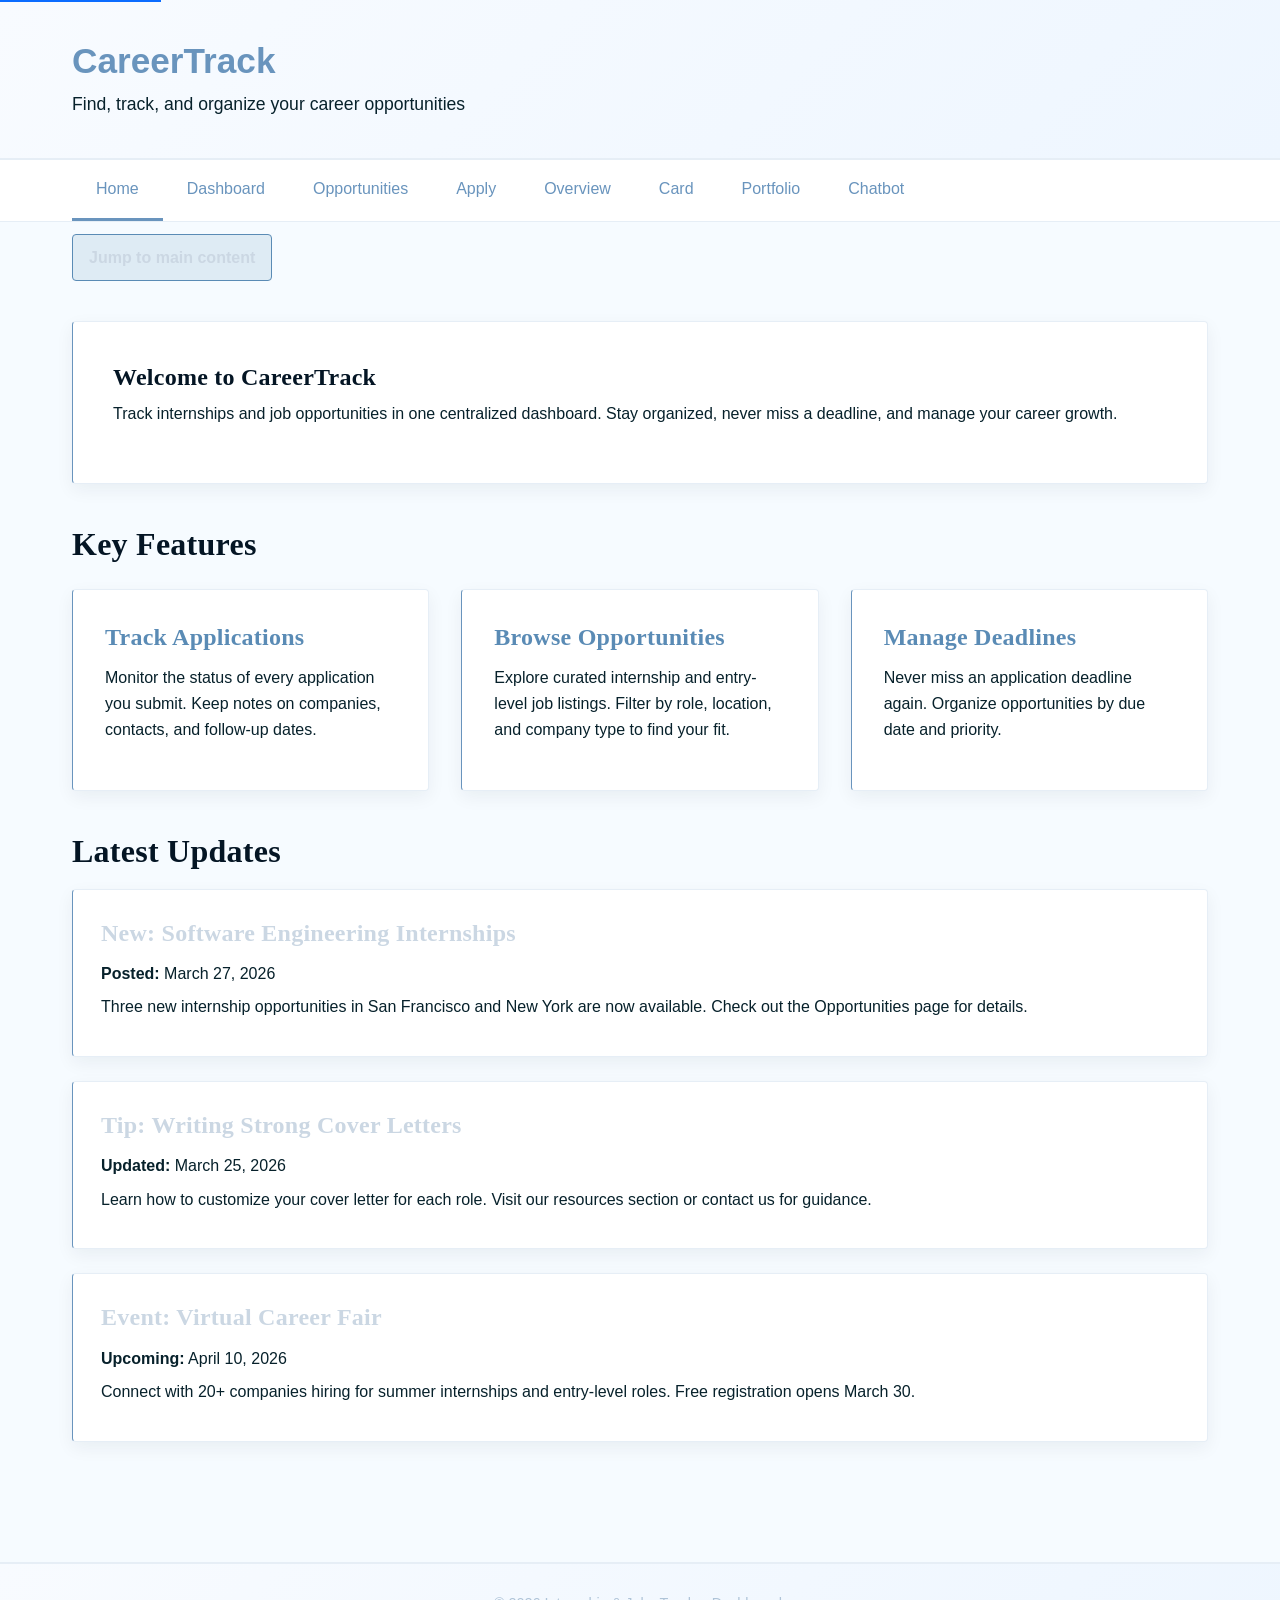
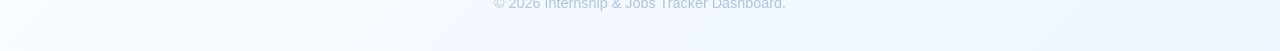
==== index.html @ cef5a026 "Add files via upload" ====
<!doctype html>
<html lang="en">
<head>
    <meta charset="UTF-8">
    <meta name="viewport" content="width=device-width, initial-scale=1.0">
    <title>CareerTrack</title>
    <link rel="stylesheet" href="styles.css">
</head>
<body>
    <a href="#main-content" class="skip-link">Skip to main content</a>
    
    <header>
        <div class="container">
            <p class="site-title">CareerTrack</p>
            <p class="tagline">Find, track, and organize your career opportunities</p>
        </div>
    </header>

    <nav>
        <div class="container">
            <ul class="nav-list">
                <li><a href="index.html" class="active">Home</a></li>
                <li><a href="dashboard.html">Dashboard</a></li>
                <li><a href="jobs.html">Opportunities</a></li>
                <li><a href="contact.html">Apply</a></li>
                <li><a href="overview.html">Overview</a></li>
                <li><a href="card.html">Card</a></li>
                <li><a href="portfolio.html">Portfolio</a></li>
                <li><a href="chatbot.html">Chatbot</a></li>
            </ul>
        </div>
    </nav>

    <div class="main-jump-wrap">
        <div class="container">
            <a href="#main-content" class="main-jump-btn">Jump to main content</a>
        </div>
    </div>

    <main id="main-content">
        <div class="container">
            <section class="hero">
                <h1>Welcome to CareerTrack</h1>
                <p>Track internships and job opportunities in one centralized dashboard. Stay organized, never miss a deadline, and manage your career growth.</p>
            </section>

            <section class="features">
                <h2>Key Features</h2>
                <div class="feature-grid">
                    <article class="feature-card">
                        <h3>Track Applications</h3>
                        <p>Monitor the status of every application you submit. Keep notes on companies, contacts, and follow-up dates.</p>
                    </article>
                    <article class="feature-card">
                        <h3>Browse Opportunities</h3>
                        <p>Explore curated internship and entry-level job listings. Filter by role, location, and company type to find your fit.</p>
                    </article>
                    <article class="feature-card">
                        <h3>Manage Deadlines</h3>
                        <p>Never miss an application deadline again. Organize opportunities by due date and priority.</p>
                    </article>
                </div>
            </section>

            <section class="latest-updates">
                <h2>Latest Updates</h2>
                <div class="updates-list">
                    <article class="update-item">
                        <h3>New: Software Engineering Internships</h3>
                        <p><strong>Posted:</strong> March 27, 2026</p>
                        <p>Three new internship opportunities in San Francisco and New York are now available. Check out the Opportunities page for details.</p>
                    </article>
                    <article class="update-item">
                        <h3>Tip: Writing Strong Cover Letters</h3>
                        <p><strong>Updated:</strong> March 25, 2026</p>
                        <p>Learn how to customize your cover letter for each role. Visit our resources section or contact us for guidance.</p>
                    </article>
                    <article class="update-item">
                        <h3>Event: Virtual Career Fair</h3>
                        <p><strong>Upcoming:</strong> April 10, 2026</p>
                        <p>Connect with 20+ companies hiring for summer internships and entry-level roles. Free registration opens March 30.</p>
                    </article>
                </div>
            </section>
        </div>
    </main>

    <footer>
        <div class="container">
            <p>&copy; 2026 Internship & Jobs Tracker Dashboard.</p>
        </div>
    </footer>
</body>
</html>
---- styles.css ----
* {
    margin: 0;
    padding: 0;
    box-sizing: border-box;
}

html {
    scroll-behavior: smooth;
}

body {
    font-family: 'Segoe UI', Tahoma, Geneva, Verdana, sans-serif;
    font-size: 16px;
    line-height: 1.6;
    color: #4a5f6f;
    background-color: #f5f7fa;
}

h1 {
    --accent: #b8c7d8;
    --accent-strong: #94a8bc;
    color: #2c4563;
    margin-bottom: 0.5rem;
}

h2 {
    font-size: 2rem;
    font-weight: 700;
    color: #34527a;
    margin-top: 2rem;
    margin-bottom: 1rem;
}

h3 {
    font-size: 1.5rem;
    font-weight: 600;
    color: #5a8bb5;
    margin-top: 1.5rem;
    margin-bottom: 0.75rem;
}

h4 {
    font-size: 1.1rem;
    font-weight: 600;
    color: #5a8bb5;
    margin-top: 1rem;
    margin-bottom: 0.5rem;
}

p {
    margin-bottom: 1rem;
    color: #5a6f7f;
}

a {
    color: #5a8bb5;
    text-decoration: none;
    transition: color 0.2s ease;
}

a:hover,
a:focus {
    color: #3d6b98;
    text-decoration: underline;
}

a:focus {
    outline: 2px solid #5a8bb5;
    outline-offset: 2px;
}

.skip-link {
    position: absolute;
    top: -40px;
    left: 0;
    background: #5a8bb5;
    color: white;
    padding: 8px;
    text-decoration: none;
    z-index: 100;
    border-radius: 0;
}

.skip-link:focus {
    top: 0;
}

.main-jump-wrap {
    padding-top: 0.75rem;
}

.main-jump-btn {
    display: inline-block;
    padding: 0.6rem 1rem;
    border: 1px solid #5a8bb5;
    border-radius: 4px;
    background-color: rgba(90, 139, 181, 0.15);
    color: #cbd7e3;
    font-weight: 600;
    text-decoration: none;
}

.main-jump-btn:hover {
    background-color: rgba(90, 139, 181, 0.25);
    text-decoration: none;
}

.main-jump-btn:focus {
    outline: 2px solid #9ecbf0;
    outline-offset: 2px;
}


.container {
    max-width: 1200px;
    margin: 0 auto;
    padding: 0 2rem;
}


header {
    background: linear-gradient(135deg, #e8f0f8 0%, #d4e5f0 100%);
    color: #2c4563;
    padding: 2.5rem 0;
    border-bottom: 2px solid #5a8bb5;
}

header .site-title {
    color: #2c4563;
    font-size: 2.2rem;
    font-weight: 700;
    line-height: 1.2;
    margin-bottom: 0.5rem;
}

.tagline {
    font-size: 1.1rem;
    color: #5a7a8f;
    margin: 0;
}


nav {
    background-color: white;
    border-bottom: 2px solid #e8f0f8;
    position: sticky;
    top: 0;
    z-index: 50;
}

.nav-list {
    list-style: none;
    display: flex;
    flex-wrap: wrap;
    gap: 0;
}

.nav-list a {
    display: block;
    padding: 1rem 1.5rem;
    color: #5a8bb5;
    font-weight: 500;
    transition: background-color 0.15s ease, color 0.15s ease;
    text-decoration: none;
    border-bottom: 3px solid transparent;
}

.nav-list a:hover {
    background-color: #f5f7fa;
    text-decoration: none;
    color: #3d6b98;
}

.nav-list a:focus {
    outline: 2px solid #5a8bb5;
    outline-offset: -4px;
}

.nav-list a.active {
    background-color: transparent;
    border-bottom: 3px solid #5a8bb5;
    color: #2c4563;
    text-decoration: none;
}

main {
    padding: 2.5rem 0;
    min-height: calc(100vh - 300px);
}


.hero {
    background-color: white;
    padding: 2.5rem;
    border-radius: 4px;
    border: 1px solid #d0dce8;
    border-left: 4px solid #5a8bb5;
    margin-bottom: 2.5rem;
    box-shadow: 0 1px 3px rgba(0, 0, 0, 0.05);
}

.hero h2 {
    margin-top: 0;
    color: #34527a;
}


.features {
    margin-bottom: 2.5rem;
}

.feature-grid {
    display: grid;
    grid-template-columns: repeat(auto-fit, minmax(280px, 1fr));
    gap: 2rem;
    margin-top: 1.5rem;
}

.feature-card {
    background-color: white;
    padding: 2rem;
    border-radius: 4px;
    border: 1px solid #d0dce8;
    border-left: 4px solid #5a8bb5;
    transition: box-shadow 0.2s ease, transform 0.2s ease;
    box-shadow: 0 1px 3px rgba(0, 0, 0, 0.05);
}

.feature-card:hover {
    box-shadow: 0 4px 8px rgba(90, 139, 181, 0.15);
    transform: translateY(-2px);
}

.feature-card h3 {
    margin-top: 0;
    color: #5a8bb5;
}


.latest-updates {
    margin-bottom: 2.5rem;
}

.updates-list {
    display: grid;
    gap: 1.5rem;
}

.update-item {
    background-color: white;
    padding: 1.75rem;
    border-radius: 4px;
    border: 1px solid #d0dce8;
    border-left: 4px solid #5a8bb5;
    box-shadow: 0 1px 3px rgba(0, 0, 0, 0.05);
}

.update-item h3 {
    margin-top: 0;
    color: #34527a;
}

.update-item p {
    margin-bottom: 0.5rem;
}


.dashboard-overview {
    margin-bottom: 2.5rem;
}

.stats-grid {
    display: grid;
    grid-template-columns: repeat(auto-fit, minmax(200px, 1fr));
    gap: 1.5rem;
    margin-top: 1.5rem;
}

.stat-card {
    background: linear-gradient(135deg, #e8f0f8 0%, #d4e5f0 100%);
    color: #2c4563;
    padding: 2rem;
    border-radius: 4px;
    text-align: center;
    border: 1px solid #c0d5e8;
    box-shadow: 0 2px 4px rgba(90, 139, 181, 0.1);
}

.stat-number {
    font-size: 2.5rem;
    font-weight: 700;
    color: #5a8bb5;
    margin-bottom: 0.5rem;
}

.stat-label {
    font-size: 0.95rem;
    opacity: 1;
    color: #5a7a8f;
}

.dashboard-content {
    margin-bottom: 2.5rem;
}

.info-boxes {
    display: grid;
    grid-template-columns: repeat(auto-fit, minmax(250px, 1fr));
    gap: 1.5rem;
    margin-top: 1.5rem;
}

.info-box {
    background-color: white;
    padding: 1.75rem;
    border-radius: 4px;
    border: 1px solid #d0dce8;
    border-left: 4px solid #5a8bb5;
    box-shadow: 0 1px 3px rgba(0, 0, 0, 0.05);
}

.info-box h4 {
    margin-top: 0;
    color: #5a8bb5;
}


.tips-list {
    background-color: white;
    padding: 1.75rem;
    border-radius: 4px;
    border: 1px solid #d0dce8;
    border-left: 4px solid #5a8bb5;
    margin-top: 1.5rem;
    box-shadow: 0 1px 3px rgba(0, 0, 0, 0.05);
}

.tips-list li {
    margin-bottom: 1rem;
    color: #5a6f7f;
}


.opportunities-table-section {
    background-color: white;
    padding: 1.75rem;
    border-radius: 4px;
    border: 1px solid #d0dce8;
    box-shadow: 0 1px 3px rgba(0, 0, 0, 0.05);
    overflow-x: auto;
    margin-bottom: 2.5rem;
}

.opportunities-table {
    width: 100%;
    border-collapse: collapse;
    margin-top: 1rem;
}

.opportunities-table caption {
    text-align: left;
    padding: 1rem 0;
    font-weight: 600;
    color: #2c4563;
    font-size: 0.95rem;
}

.opportunities-table thead {
    background-color: #e8f0f8;
    color: #2c4563;
    border-bottom: 2px solid #5a8bb5;
}

.opportunities-table th {
    padding: 1rem;
    text-align: left;
    font-weight: 600;
    color: #2c4563;
    border: none;
}

.opportunities-table td {
    padding: 1rem;
    border-bottom: 1px solid #e0e5ec;
    color: #5a6f7f;
}

.opportunities-table tbody tr:hover {
    background-color: #f5f7fa;
}

.opportunities-table tbody tr:nth-child(even) {
    background-color: white;
}


.status-open {
    display: inline-block;
    background-color: #d4edda;
    color: #5a7a5f;
    padding: 0.3rem 0.7rem;
    border-radius: 0;
    font-size: 0.85rem;
    font-weight: 500;
}

.status-closing {
    display: inline-block;
    background-color: #fff3cd;
    color: #856404;
    padding: 0.3rem 0.7rem;
    border-radius: 0;
    font-size: 0.85rem;
    font-weight: 500;
}


.tips-container {
    display: grid;
    grid-template-columns: repeat(auto-fit, minmax(250px, 1fr));
    gap: 1.5rem;
    margin-top: 1.5rem;
}

.tip {
    background-color: white;
    padding: 1.5rem;
    border-radius: 4px;
    border: 1px solid #d0dce8;
    border-left: 4px solid #5a8bb5;
    box-shadow: 0 1px 3px rgba(0, 0, 0, 0.05);
}

.tip h4 {
    margin-top: 0;
    color: #5a8bb5;
}

.form-section {
    background-color: white;
    padding: 1.75rem;
    border-radius: 4px;
    border: 1px solid #d0dce8;
    box-shadow: 0 1px 3px rgba(0, 0, 0, 0.05);
    margin-bottom: 2.5rem;
}

.application-form {
    max-width: 600px;
}

fieldset {
    border: 1px solid #d0dce8;
    padding: 1.5rem;
    margin-bottom: 1.5rem;
    border-radius: 4px;
    background-color: #f5f7fa;
}

legend {
    font-size: 1.1rem;
    font-weight: 600;
    color: #2c4563;
    padding: 0 0.5rem;
}

.form-group {
    margin-bottom: 1.5rem;
}

label {
    display: block;
    margin-bottom: 0.5rem;
    font-weight: 500;
    color: #34527a;
}

.required {
    color: #c85a52;
    font-weight: 600;
}

input[type="text"],
input[type="email"],
input[type="tel"],
select,
textarea {
    width: 100%;
    padding: 0.75rem;
    border: 1px solid #d0dce8;
    border-radius: 2px;
    font-size: 1rem;
    font-family: inherit;
    transition: border-color 0.15s ease, box-shadow 0.15s ease;
    background-color: white;
    color: #5a6f7f;
}

input[type="text"]:focus,
input[type="email"]:focus,
input[type="tel"]:focus,
select:focus,
textarea:focus {
    outline: none;
    border-color: #5a8bb5;
    box-shadow: 0 0 0 3px rgba(90, 139, 181, 0.1);
}

textarea {
    resize: vertical;
    min-height: 120px;
}

.checkbox-group {
    display: flex;
    align-items: center;
}

.checkbox-group label {
    display: flex;
    align-items: center;
    margin-bottom: 0;
    font-weight: normal;
    margin-right: 1.5rem;
    color: #5a6f7f;
}

input[type="checkbox"] {
    margin-right: 0.5rem;
    width: 18px;
    height: 18px;
    cursor: pointer;
}

.form-actions {
    display: flex;
    gap: 1rem;
    margin-top: 2rem;
}

.btn {
    padding: 0.75rem 2rem;
    border: none;
    border-radius: 2px;
    font-size: 1rem;
    font-weight: 600;
    cursor: pointer;
    transition: background-color 0.15s ease, box-shadow 0.15s ease;
}

.btn:focus {
    outline: 2px solid #5a8bb5;
    outline-offset: 2px;
}

.btn:active {
    transform: none;
}

.btn-primary {
    background-color: #5a8bb5;
    color: white;
    box-shadow: 0 2px 4px rgba(90, 139, 181, 0.2);
}

.btn-primary:hover {
    background-color: #4a7ba5;
}

.btn-secondary {
    background-color: #e0e8f0;
    color: #34527a;
    box-shadow: 0 1px 2px rgba(0, 0, 0, 0.05);
}

.btn-secondary:hover {
    background-color: #d0dce8;
}

.form-note {
    font-size: 0.9rem;
    color: #8a9fab;
    margin-top: 1.5rem;
    padding-top: 1rem;
    border-top: 1px solid #d0dce8;
}

.contact-info {
    margin-bottom: 2.5rem;
}

.contact-methods {
    display: grid;
    grid-template-columns: repeat(auto-fit, minmax(250px, 1fr));
    gap: 1.5rem;
    margin-top: 1.5rem;
}

.contact-method {
    background-color: white;
    padding: 1.5rem;
    border-radius: 4px;
    border: 1px solid #d0dce8;
    box-shadow: 0 1px 3px rgba(0, 0, 0, 0.05);
}

.contact-method h4 {
    margin-top: 0;
    color: #5a8bb5;
}

.contact-method p {
    margin-bottom: 0;
    color: #5a6f7f;
}


footer {
    background: linear-gradient(135deg, #e8f0f8 0%, #d4e5f0 100%);
    color: #2c4563;
    text-align: center;
    padding: 1.75rem 0;
    margin-top: 2.5rem;
    border-top: 2px solid #5a8bb5;
}

footer p {
    margin-bottom: 0.5rem;
    color: #34527a;
}

footer p:last-child {
    font-size: 0.9rem;
    color: #5a7a8f;
}

body {
    color: #d8e1ea;
    background-color: #0f1720;
}

h1,
h2 {
    color: #e8f0f8;
}

h3,
h4 {
    color: #8fc2ec;
}

p,
label,
.stat-label,
.form-note,
.contact-method p,
.tips-list li,
.opportunities-table td,
.tagline {
    color: #b7c7d8;
}

a {
    color: #9ecbf0;
}

a:hover,
a:focus {
    color: #c2dff8;
}

a:focus,
.btn:focus,
.nav-list a:focus {
    outline-color: #9ecbf0;
}

.skip-link {
    background: #4a7ba5;
    color: #ffffff;
}

header {
    background: linear-gradient(135deg, #182633 0%, #1d3245 100%);
    color: #e8f0f8;
    border-bottom: 2px solid #4a7ba5;
}

header .site-title {
    color: #e8f0f8;
}

nav {
    background-color: #13202d;
    border-bottom: 1px solid #24394c;
}

.nav-list a {
    color: #9ecbf0;
}

.nav-list a:hover {
    background-color: #1a2b3b;
    color: #d5ebff;
}

.nav-list a.active {
    border-bottom-color: #8fc2ec;
    color: #e8f0f8;
}

.hero,
.feature-card,
.update-item,
.info-box,
.tips-list,
.opportunities-table-section,
.tip,
.form-section,
.contact-method {
    background-color: #162330;
    border-color: #24394c;
    box-shadow: 0 2px 10px rgba(0, 0, 0, 0.25);
}

.hero,
.feature-card,
.update-item,
.info-box,
.tips-list,
.tip {
    border-left-color: #4a7ba5;
}

.hero h2,
.update-item h3,
.opportunities-table caption,
legend {
    color: #e8f0f8;
}

.stat-card {
    background: linear-gradient(135deg, #1f3144 0%, #28445f 100%);
    color: #e8f0f8;
    border-color: #355573;
}

.stat-number {
    color: #9ecbf0;
}

.opportunities-table thead {
    background-color: #1e3346;
    border-bottom-color: #4a7ba5;
}

.opportunities-table th {
    color: #e8f0f8;
}

.opportunities-table td {
    border-bottom-color: #223648;
}

.opportunities-table tbody tr:hover {
    background-color: #1a2c3b;
}

.opportunities-table tbody tr:nth-child(even) {
    background-color: #142331;
}

.status-open {
    background-color: #1f6d44;
    color: #eafff2;
}

.status-closing {
    background-color: #8c6b1f;
    color: #fff6d8;
}

fieldset {
    border-color: #2a4257;
    background-color: #13202d;
}

input[type="text"],
input[type="email"],
input[type="tel"],
select,
textarea {
    background-color: #0f1b26;
    color: #d8e1ea;
    border-color: #2a4257;
}

input[type="text"]:focus,
input[type="email"]:focus,
input[type="tel"]:focus,
select:focus,
textarea:focus {
    border-color: #8fc2ec;
    box-shadow: 0 0 0 3px rgba(143, 194, 236, 0.18);
}

.required {
    color: #ff8b82;
}

.btn-primary {
    background-color: #4a7ba5;
    color: #f5fbff;
}

.btn-primary:hover {
    background-color: #5a8bb5;
}

.btn-secondary {
    background-color: #2a4257;
    color: #dce8f3;
}

.btn-secondary:hover {
    background-color: #355573;
}

.form-note {
    border-top-color: #2a4257;
}

footer {
    background: linear-gradient(135deg, #182633 0%, #1d3245 100%);
    color: #dbe7f2;
    border-top: 2px solid #4a7ba5;
}

footer p,
footer p:last-child {
    color: #c3d6e7;
}

@media (max-width: 768px) {
    h1 {
        font-size: 1.8rem;
    }

    h2 {
        font-size: 1.5rem;
    }

    h3 {
        font-size: 1.2rem;
    }

    .container {
        padding: 0 1rem;
    }

    .nav-list {
        gap: 0;
    }

    .nav-list a {
        padding: 0.75rem 1rem;
        font-size: 0.95rem;
    }

    main {
        padding: 1.5rem 0;
    }

    .hero,
    .feature-grid,
    .stats-grid,
    .info-boxes,
    .tips-container,
    .contact-methods {
        margin-bottom: 1.5rem;
    }

    .feature-grid,
    .stats-grid,
    .info-boxes,
    .tips-container,
    .contact-methods {
        grid-template-columns: 1fr;
    }

    .form-actions {
        flex-direction: column;
    }

    .btn {
        width: 100%;
    }

    .opportunities-table-section {
        padding: 1rem;
    }

    .opportunities-table {
        font-size: 0.9rem;
    }

    .opportunities-table th,
    .opportunities-table td {
        padding: 0.75rem;
    }

    .main-jump-btn {
        width: 100%;
        text-align: center;
    }
}

@media (max-width: 480px) {
    h1 {
        font-size: 1.5rem;
    }

    h2 {
        font-size: 1.25rem;
        margin-top: 1.5rem;
    }

    body {
        font-size: 15px;
    }

    header {
        padding: 1.5rem 0;
    }

    main {
        padding: 1rem 0;
    }

    fieldset {
        padding: 1rem;
        margin-bottom: 1rem;
    }

    .stat-number {
        font-size: 2rem;
    }
}

:root {
    --bg-0: #0b1118;
    --bg-1: #111a24;
    --bg-2: #162230;
    --line: #2b3f53;
    --line-soft: #233444;
    --text-strong: #edf3fa;
    --text: #c6d4e2;
    --text-soft: #9fb2c4;
    --accent: #9dc7ee;
    --accent-strong: #77addf;
}

body {
    font-family: "Trebuchet MS", "Gill Sans", "Segoe UI", sans-serif;
    font-size: 16px;
    line-height: 1.6;
    color: var(--text);
    background:
        radial-gradient(1200px 500px at 15% -10%, #1c2b3a 0%, transparent 60%),
        radial-gradient(1000px 450px at 85% -15%, #17293a 0%, transparent 58%),
        var(--bg-0);
}

h1,
h2,
h3,
h4,
legend {
    font-family: "Palatino Linotype", "Book Antiqua", Palatino, serif;
    letter-spacing: 0.25px;
    line-height: 1.3;
}

h1,
h2 {
    color: var(--text-strong);
}

h3,
h4,
.nav-list a.active,
.hero h2,
.update-item h3,
.opportunities-table caption {
    color: var(--accent);
}

p,
label,
.stat-label,
.form-note,
.contact-method p,
.tips-list li,
.opportunities-table td,
.tagline {
    color: #a8bccf;
}

header,
footer {
    background: linear-gradient(135deg, #121c27 0%, #172533 100%);
    border-color: var(--line);
}

nav {
    background-color: rgba(18, 29, 40, 0.92);
    border-bottom: 1px solid var(--line);
    backdrop-filter: blur(6px);
}

.nav-list a {
    color: #b8d5ee;
    border-bottom-color: transparent;
}

.nav-list a:hover {
    background-color: rgba(119, 173, 223, 0.09);
    color: #d8ebfb;
}

.nav-list a.active {
    border-bottom-color: var(--accent-strong);
}

.hero,
.feature-card,
.update-item,
.info-box,
.tips-list,
.opportunities-table-section,
.tip,
.form-section,
.contact-method,
.stat-card,
fieldset {
    background: linear-gradient(180deg, rgba(27, 40, 54, 0.95) 0%, rgba(22, 34, 47, 0.95) 100%);
    border: 1px solid var(--line-soft);
    box-shadow: 0 10px 24px rgba(4, 9, 14, 0.26);
}

.hero,
.feature-card,
.update-item,
.info-box,
.tips-list,
.tip {
    border-left: 3px solid var(--accent-strong);
}

.feature-card:hover {
    box-shadow: 0 14px 28px rgba(7, 14, 21, 0.32);
}

.opportunities-table thead {
    background-color: #1a2a3a;
    border-bottom-color: var(--accent-strong);
}

.opportunities-table th {
    color: #dbe9f6;
}

.opportunities-table td {
    border-bottom-color: #273a4d;
}

.opportunities-table tbody tr:hover {
    background-color: #1a2b3a;
}

.opportunities-table tbody tr:nth-child(even) {
    background-color: #142230;
}

input[type="text"],
input[type="email"],
input[type="tel"],
select,
textarea {
    background-color: #0f1a25;
    color: #deebf8;
    border: 1px solid #35506a;
}

input[type="text"]:focus,
input[type="email"]:focus,
input[type="tel"]:focus,
select:focus,
textarea:focus {
    border-color: var(--accent);
    box-shadow: 0 0 0 3px rgba(157, 199, 238, 0.22);
}

.btn-primary {
    background: linear-gradient(180deg, #78afdf 0%, #5f98cb 100%);
    color: #f6fbff;
}

.btn-primary:hover {
    background: linear-gradient(180deg, #89bae6 0%, #699fd0 100%);
}

.btn-secondary {
    background: #2a3e53;
    color: #d4e3f2;
}

.btn-secondary:hover {
    background: #334b63;
}

footer p,
footer p:last-child {
    color: #afc4d8;
}

header,
footer {
    background: linear-gradient(135deg, #111b26 0%, #162535 100%);
}

.hero,
.feature-card,
.update-item,
.info-box,
.tips-list,
.tip {
    border-left-color: #6ea7da;
}

.opportunities-table thead {
    border-bottom-color: #6ea7da;
}

.status-open {
    background-color: #1f5f4d;
    color: #e7fff6;
}

.status-closing {
    background-color: #3b4f68;
    color: #e8f1fb;
}

.btn-primary {
    background: linear-gradient(180deg, #77addf 0%, #5e95c7 100%);
}

.btn-primary:hover {
    background: linear-gradient(180deg, #86bae8 0%, #6aa1d1 100%);
}


body {
    background:
        radial-gradient(1100px 460px at 18% -10%, #1a2531 0%, transparent 62%),
        radial-gradient(900px 420px at 82% -12%, #182432 0%, transparent 60%),
        #0c131b;
}

.nav-list a {
    color: #c3cfdb;
}

.nav-list a:hover {
    background-color: rgba(148, 168, 188, 0.12);
    color: #e1e9f1;
}

.nav-list a.active,
h3,
h4,
.hero h2,
.update-item h3,
.opportunities-table caption {
    color: #cbd7e3;
}

.hero,
.feature-card,
.update-item,
.info-box,
.tips-list,
.tip {
    border-left-color: #748ca4;
}

.opportunities-table thead {
    border-bottom-color: #748ca4;
}


.opportunities-table thead {
    background-color: #a6bedc;
}

.opportunities-table tbody tr:nth-child(odd) {
    background-color: #ffffff;
}

.opportunities-table tbody tr:nth-child(even) {
    background-color: #fbfdff;
}

.opportunities-table tbody tr:hover {
    background-color: #eef6ff;
}

.opportunities-table td {
    color: var(--text);
    border-bottom-color: #e6eef6;
}


.btn-primary {
    background: linear-gradient(180deg, #5f7387 0%, #4e6072 100%);
    border-color: rgba(226, 235, 244, 0.18);
}

.btn-primary:hover {
    background: linear-gradient(180deg, #6a8096 0%, #576b80 100%);
    box-shadow: 0 0 0 1px rgba(212, 223, 234, 0.22), 0 8px 20px rgba(9, 19, 29, 0.35);
}

.btn-secondary {
    background: #2f3c4a;
    border-color: #4b6176;
    color: #d7e1ec;
}

.btn-secondary:hover {
    background: #3a4959;
}

.status-open {
    background-color: #1f6d44;
    color: #eafff2;
}

.status-closing {
    background-color: #8c6b1f;
    color: #fff6d8;
}

.opportunities-table caption {
    caption-side: top;
    text-align: left;
    padding: 0 0 0.65rem;
    font-family: "Trebuchet MS", "Gill Sans", "Segoe UI", sans-serif;
    font-size: 1.12rem;
    font-weight: 600;
    line-height: 1.35;
    letter-spacing: 0;
    color: #b2c0d0;
}

.opportunities-table {
    margin-top: 0;
}

.form-section {
    max-width: 760px;
    margin-left: auto;
    margin-right: auto;
}

.application-form {
    max-width: 100%;
    margin-left: auto;
    margin-right: auto;
}

input[type="text"]:focus,
input[type="email"]:focus,
input[type="tel"]:focus,
select:focus,
textarea:focus {
    border-color: #9db0c4;
    box-shadow: 0 0 0 3px rgba(157, 176, 196, 0.2);
}

:root {
    --bg-0: #ffffff;
    --bg-1: #f6fbff;
    --bg-2: #f0f6fb;
    --line: #e6eef6;
    --line-soft: #f0f6fb;
    --text-strong: #0f2430;
    --text: #223241;
    --text-soft: #456f91;
    --accent: #0b6cff;
    --accent-strong: #0758c9;
}

body {
    background: var(--bg-1);
    color: var(--text);
    background-image: none !important;
}

header, footer {
    background: linear-gradient(135deg, #f8fbff 0%, #eef6ff 100%);
    color: var(--text-strong);
    border-color: var(--line);
}

nav {
    background-color: #ffffff;
    border-bottom-color: var(--line);
    color: var(--text);
    backdrop-filter: none;
}

.nav-list a {
    color: var(--accent);
}

.nav-list a:hover {
    background-color: #d3e5f8;
    color: var(--accent-strong);
}

.nav-list a.active {
    border-bottom-color: var(--accent);
    color: var(--text-strong);
}

.hero,
.feature-card,
.update-item,
.info-box,
.tips-list,
.opportunities-table-section,
.tip,
.form-section,
.contact-method,
.stat-card,
fieldset {
    background: #ffffff;
    border: 1px solid var(--line);
    box-shadow: 0 6px 18px rgba(16,30,45,0.06);
}

.hero,
.feature-card,
.update-item,
.info-box,
.tips-list,
.tip {
    border-left-color: var(--accent);
}

a {
    color: var(--accent);
}

a:hover,
a:focus {
    color: var(--accent-strong);
}

.btn-primary {
    background: linear-gradient(180deg, var(--accent) 0%, var(--accent-strong) 100%);
    color: #ffffff;
    box-shadow: 0 6px 18px rgba(11,108,255,0.12);
}

.btn-secondary {
    background: #f0f6fb;
    color: var(--text-strong);
}

input[type="text"],
input[type="email"],
input[type="tel"],
select,
textarea {
    background-color: #ffffff;
    color: var(--text);
    border: 1px solid var(--line);
    box-shadow: none;
}

.skip-link {
    background: var(--accent);
    color: #ffffff;
}

footer p {
    color: var(--text-soft);
}

.opportunities-table thead {
    background-color: #f0f6fb;
    border-bottom-color: var(--accent);
}

:root {
    --text-strong: #041524; 
    --text: #07212b;        
    --text-soft: #394f59;   
}

p,
label,
.stat-label,
.form-note,
.contact-method p,
.tips-list li,
.opportunities-table td,
.tagline {
    color: var(--text);
}

.opportunities-table th {
    color: var(--text-strong);
}

.nav-list a {
    color: var(--text);
}

.nav-list a:hover {
    color: var(--accent-strong);
}


input[type="text"],
input[type="email"],
input[type="tel"],
select,
textarea {
    color: var(--text);
}


.btn-secondary {
    color: var(--text-strong);
}

header .site-title,
.site-title {
    color: var(--accent-strong) !important;
}

.form-section legend,
fieldset legend {
    color: var(--text-strong);
}


:root {
    --contact-text: var(--text);
}

.contact-method p {
    color: var(--contact-text) !important;
}

.form-section legend,
fieldset legend {
    color: var(--contact-text) !important;
}

body.overview-page {
    background:
        radial-gradient(1000px 420px at 15% -10%, rgba(11, 108, 255, 0.12) 0%, transparent 60%),
        radial-gradient(900px 380px at 85% -12%, rgba(7, 88, 201, 0.08) 0%, transparent 58%),
        #f6fbff;
}

body.overview-page .overview-layout {
    display: grid;
    grid-template-columns: 1.15fr 0.95fr;
    gap: 1rem;
    align-items: stretch;
    margin-bottom: 1.5rem;
}

body.overview-page .overview-grid {
    display: grid;
    grid-template-columns: repeat(2, minmax(0, 1fr));
    gap: 1rem;
}

body.overview-page .profile-panel,
body.overview-page .overview-panel,
body.overview-page .skills-panel,
body.overview-page .projects-panel,
body.overview-page .contact-panel {
    background: linear-gradient(180deg, #ffffff 0%, #f8fcff 100%);
    border: 1px solid var(--line);
    border-radius: 12px;
    box-shadow: 0 14px 30px rgba(16, 30, 45, 0.07);
    padding: 1.5rem;
}

body.overview-page .overview-card,
body.overview-page .badge,
body.overview-page .skill-pill {
    border-radius: 999px;
}

body.overview-page .overview-card {
    background: #ffffff;
    border: 1px solid var(--line-soft);
    border-radius: 12px;
    box-shadow: 0 10px 22px rgba(16, 30, 45, 0.06);
    padding: 0.95rem;
}

body.overview-page .overview-card.featured {
    border-color: rgba(11, 108, 255, 0.22);
    background: linear-gradient(180deg, #f8fbff 0%, #edf4ff 100%);
}

body.overview-page .overview-cards,
body.overview-page .overview-badges,
body.overview-page .contact-list {
    display: flex;
    flex-wrap: wrap;
    gap: 0.5rem;
}

body.overview-page .overview-cards {
    display: grid;
    grid-template-columns: repeat(2, minmax(0, 1fr));
    align-items: start;
    gap: 0.75rem;
}

body.overview-page .overview-cards .overview-card {
    width: 100%;
}

body.overview-page .badge,
body.overview-page .skill-pill {
    display: inline-flex;
    align-items: center;
    padding: 0.4rem 0.7rem;
    background: #eef5ff;
    border: 1px solid rgba(11, 108, 255, 0.12);
    color: var(--accent-strong);
    font-weight: 600;
}

body.card-page {
    background:
        radial-gradient(900px 380px at 50% -10%, rgba(11, 108, 255, 0.10) 0%, transparent 55%),
        #f6fbff;
}

body.card-page .card-shell {
    max-width: 560px;
    margin: 0 auto;
    padding: 2.25rem;
    border-radius: 24px;
    background: linear-gradient(180deg, #ffffff 0%, #f8fcff 100%);
    border: 1px solid var(--line);
    box-shadow: 0 18px 40px rgba(16, 30, 45, 0.09);
    text-align: center;
}

body.card-page .card-photo {
    width: 180px;
    height: 180px;
    object-fit: contain;
    margin: 0 auto 1.25rem;
    display: block;
}

body.card-page .card-title {
    font-size: clamp(2rem, 4vw, 2.35rem);
    margin-bottom: 0.35rem;
    color: var(--text-strong);
}

body.card-page .card-subtitle {
    font-size: 1.05rem;
    color: var(--accent-strong);
    margin-bottom: 1rem;
}

body.card-page .card-links {
    display: flex;
    flex-direction: column;
    gap: 0.75rem;
    margin-top: 1.25rem;
}

body.card-page .card-links a {
    display: inline-flex;
    justify-content: center;
    align-items: center;
    padding: 0.9rem 1rem;
    border-radius: 14px;
    background: #eef5ff;
    border: 1px solid rgba(11, 108, 255, 0.14);
    color: var(--accent-strong);
    font-weight: 600;
}

body.card-page .card-links a:hover,
body.card-page .card-links a:focus {
    background: #e0edff;
    color: var(--accent-strong);
}

body.chatbot-page {
    background:
        radial-gradient(1000px 430px at 20% -12%, rgba(11, 108, 255, 0.12) 0%, transparent 60%),
        radial-gradient(850px 360px at 85% -10%, rgba(7, 88, 201, 0.08) 0%, transparent 55%),
        #f6fbff;
}

body.chatbot-page .chatbot-shell {
    display: grid;
    grid-template-columns: minmax(0, 1.35fr) minmax(260px, 0.75fr);
    gap: 1.5rem;
    align-items: start;
}

body.chatbot-page .chatbot-window,
body.chatbot-page .chatbot-sidebar {
    background: linear-gradient(180deg, #ffffff 0%, #f8fcff 100%);
    border: 1px solid var(--line);
    border-radius: 22px;
    box-shadow: 0 14px 30px rgba(16, 30, 45, 0.07);
    padding: 1.5rem;
}

body.chatbot-page .chatbot-feed {
    min-height: 320px;
    padding: 1rem;
    border-radius: 18px;
    border: 1px solid var(--line-soft);
    background: #fafdff;
}

body.chatbot-page .message {
    max-width: 92%;
    padding: 0.9rem 1rem;
    border-radius: 18px;
    border: 1px solid var(--line-soft);
    background: #ffffff;
    box-shadow: 0 10px 18px rgba(16, 30, 45, 0.05);
    margin-bottom: 1.2rem;
}

body.chatbot-page .message.user {
    margin-left: auto;
    background: linear-gradient(180deg, #5a8bb5 0%, #4a7aa3 100%);
    border-color: #5a8bb5;
    color: #ffffff;
}

body.chatbot-page .message.user .message-label,
body.chatbot-page .message.user p {
    color: #ffffff;
}

body.chatbot-page .message.bot {
    margin-right: auto;
    background: #f9fafb;
    border-color: #e5e7eb;
}

body.chatbot-page .message-label {
    color: var(--accent-strong);
    font-weight: 700;
}

body.chatbot-page .chatbot-form {
    margin-top: 1rem;
}

body.chatbot-page .chatbot-form textarea {
    min-height: 120px;
    resize: vertical;
    border-radius: 16px;
    background: #ffffff;
}

body.chatbot-page .form-row {
    display: flex;
    flex-wrap: wrap;
    gap: 0.75rem;
    margin-top: 0.9rem;
}

body.chatbot-page .chatbot-sidebar {
    position: sticky;
    top: 5.5rem;
}

body.chatbot-page .suggested-questions {
    display: grid;
    gap: 0.75rem;
    margin-top: 1rem;
}

body.chatbot-page .question-chip {
    width: 100%;
    justify-content: flex-start;
    text-align: left;
    padding: 0.9rem 1rem;
    border-radius: 14px;
    background: #eef5ff;
    border: 1px solid rgba(11, 108, 255, 0.14);
    color: var(--accent-strong);
}

body.chatbot-page .question-chip:hover {
    background: #e3edfc;
}

body.chatbot-page .chatbot-meta {
    display: flex;
    flex-wrap: wrap;
    gap: 0.6rem;
    margin-top: 1rem;
}

body.chatbot-page .meta-pill {
    display: inline-flex;
    align-items: center;
    padding: 0.4rem 0.75rem;
    border-radius: 999px;
    background: #eef5ff;
    border: 1px solid rgba(11, 108, 255, 0.12);
    color: var(--accent-strong);
    font-weight: 600;
}

body.chatbot-page .btn-primary {
    box-shadow: 0 10px 22px rgba(11, 108, 255, 0.16);
}

@media (max-width: 980px) {
    body.overview-page .overview-layout,
    body.chatbot-page .chatbot-shell {
        grid-template-columns: 1fr;
    }

    body.overview-page .overview-grid {
        grid-template-columns: repeat(2, minmax(0, 1fr));
    }

    body.overview-page .overview-cards {
        grid-template-columns: 1fr;
    }

    body.chatbot-page .chatbot-sidebar {
        position: static;
    }
}

@media (max-width: 720px) {
    body.overview-page .overview-grid {
        grid-template-columns: 1fr;
    }

    body.card-page .card-shell,
    body.chatbot-page .chatbot-window,
    body.chatbot-page .chatbot-sidebar,
    body.overview-page .profile-panel,
    body.overview-page .overview-panel,
    body.overview-page .skills-panel,
    body.overview-page .projects-panel,
    body.overview-page .contact-panel {
        padding: 1.25rem;
    }

    body.card-page .card-photo {
        width: 150px;
        height: 150px;
    }
}


:root {
    --contact-text: #6994bd;
}

.contact-method p,
.contact-method p a,
.form-section legend,
fieldset legend {
    color: var(--contact-text) !important;
}

header .site-title {
    color: var(--contact-text) !important;
}

.nav-list a {
    color: var(--contact-text);
}

.nav-list a:hover,
.nav-list a:focus {
    color: var(--contact-text);
    background-color: rgba(34, 50, 65, 0.04);
}

.nav-list a.active {
    color: var(--contact-text);
    border-bottom-color: var(--contact-text);
}

.btn-primary {
    background: linear-gradient(180deg, var(--contact-text) 0%, rgba(34, 50, 65, 0.9) 100%);
    border-color: var(--contact-text);
    color: #ffffff;
}

.btn-primary:hover {
    filter: brightness(1.05);
}

.hero,
.feature-card,
.update-item,
.info-box,
.tips-list,
.tip {
    border-left-color: var(--contact-text) !important;
}

.opportunities-table thead {
    background-color: #fbfdff;
    border-bottom-color: var(--contact-text);
}

.opportunities-table th,
.opportunities-table caption {
    color: var(--contact-text);
}


label,
legend {
    color: var(--contact-text);
}
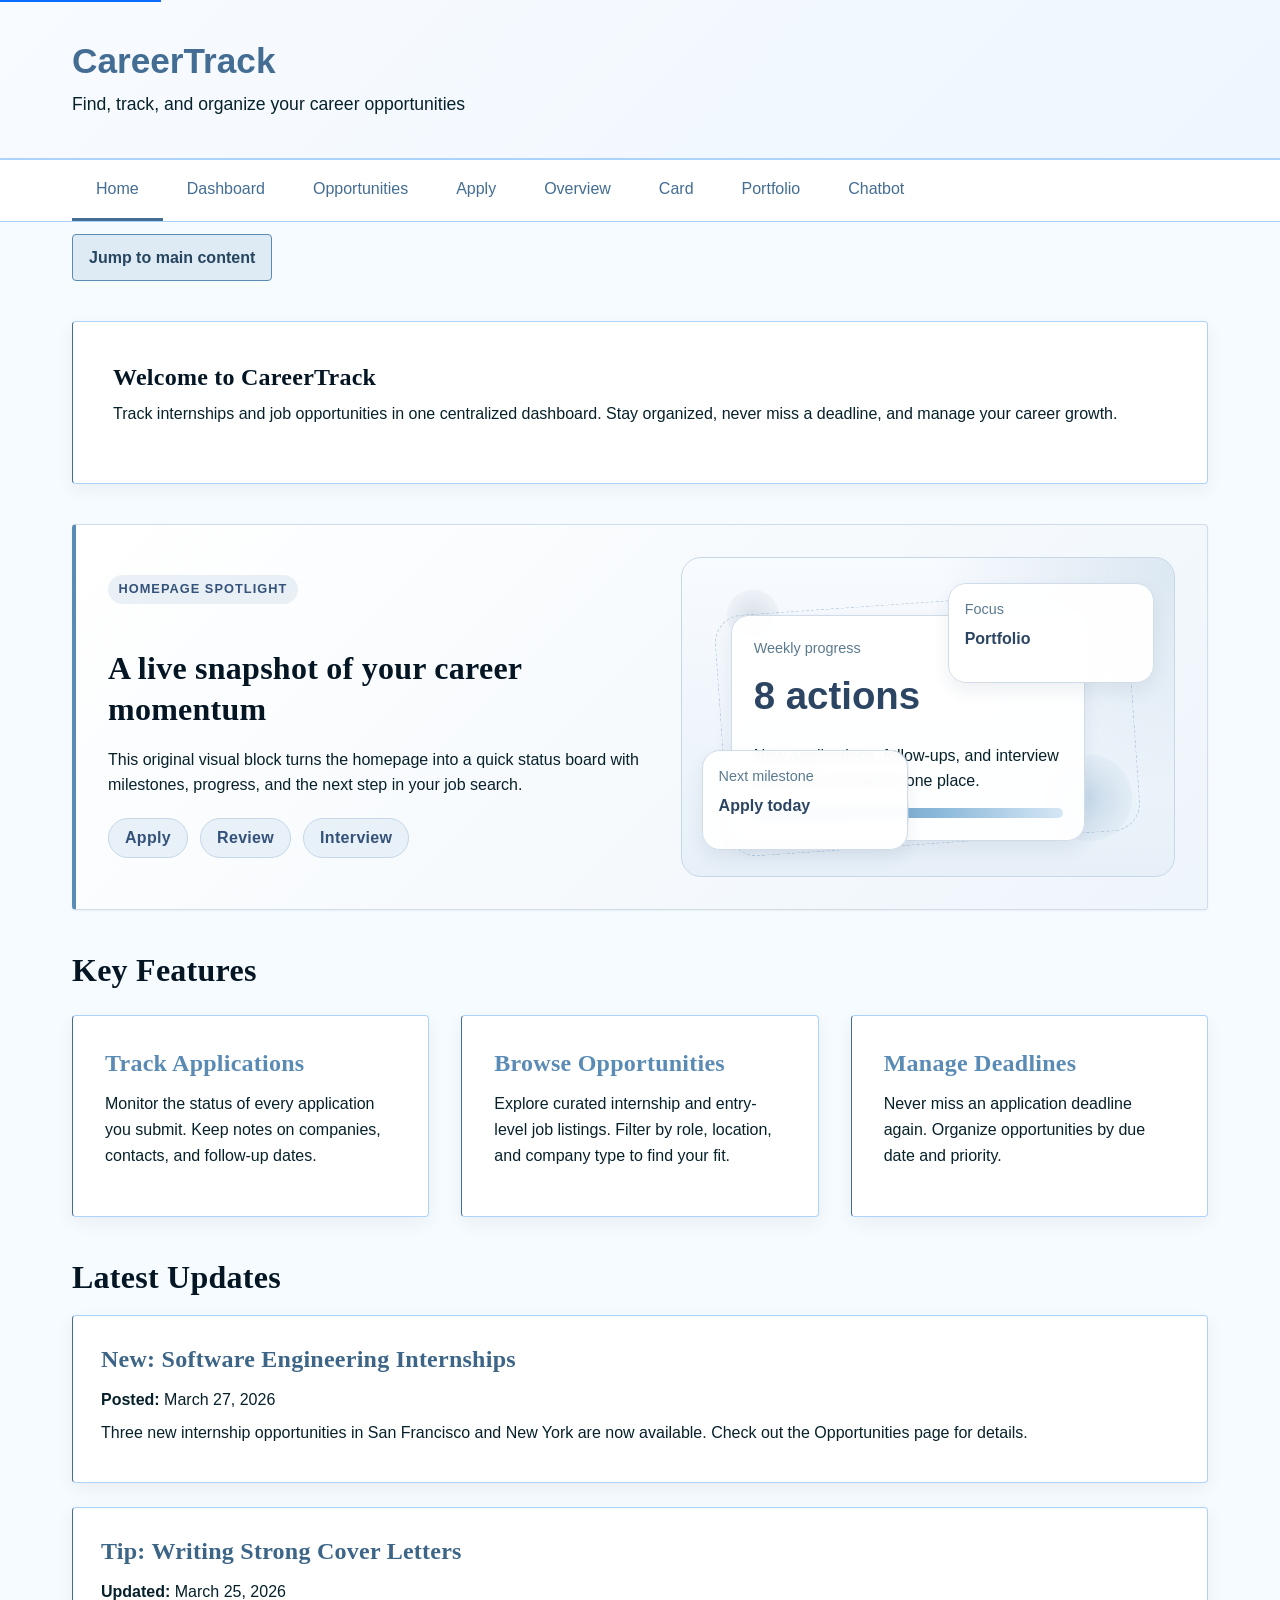
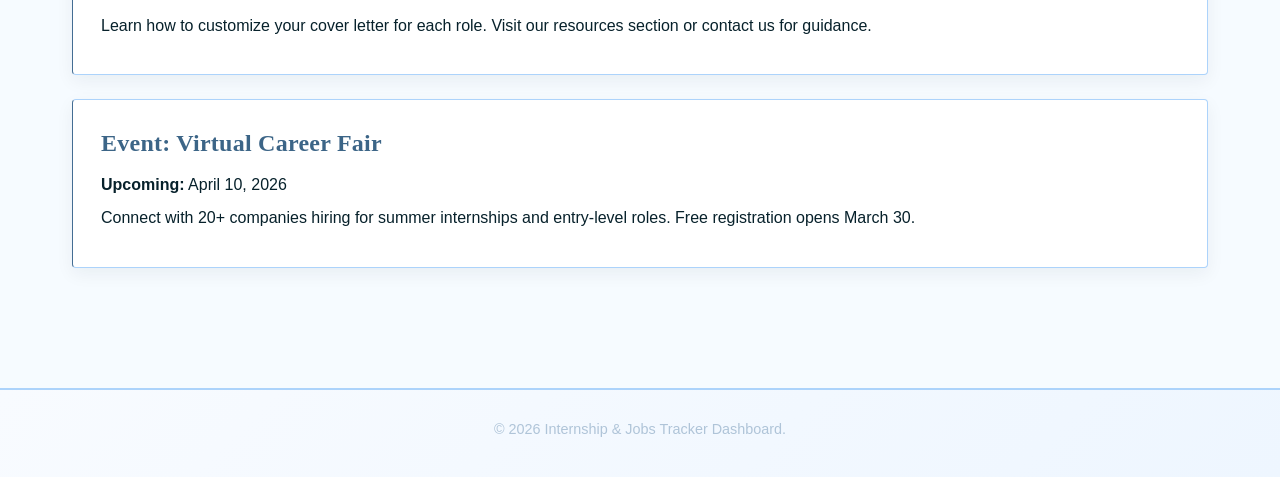
==== commit fb468176: "Update index.html" ====
--- a/index.html
+++ b/index.html
@@ -4,6 +4,7 @@
     <meta charset="UTF-8">
     <meta name="viewport" content="width=device-width, initial-scale=1.0">
     <title>CareerTrack</title>
+    <meta name="description" content="CareerTrack — urmărește stagii și joburi, organizează aplicații și construiește-ți portofoliul cu instrumente accesibile și ușor de folosit.">
     <link rel="stylesheet" href="styles.css">
 </head>
 <body>
@@ -42,6 +43,39 @@
             <section class="hero">
                 <h1>Welcome to CareerTrack</h1>
                 <p>Track internships and job opportunities in one centralized dashboard. Stay organized, never miss a deadline, and manage your career growth.</p>
+            </section>
+
+            <section class="home-spotlight" aria-labelledby="spotlight-title">
+                <div class="spotlight-copy">
+                    <p class="section-kicker">Homepage spotlight</p>
+                    <h2 id="spotlight-title">A live snapshot of your career momentum</h2>
+                    <p>This original visual block turns the homepage into a quick status board with milestones, progress, and the next step in your job search.</p>
+
+                    <div class="spotlight-pills" role="list" aria-label="Career momentum highlights">
+                        <span class="spotlight-pill" role="listitem">Apply</span>
+                        <span class="spotlight-pill" role="listitem">Review</span>
+                        <span class="spotlight-pill" role="listitem">Interview</span>
+                    </div>
+                </div>
+
+                <div class="spotlight-visual" aria-label="Illustrated career progress card">
+                    <div class="spotlight-orbit"></div>
+                    <article class="spotlight-card spotlight-main-card">
+                        <p class="spotlight-card-label">Weekly progress</p>
+                        <p class="spotlight-card-value">8 actions</p>
+                        <p class="spotlight-card-note">New applications, follow-ups, and interview prep tasks tracked in one place.</p>
+                    </article>
+
+                    <article class="spotlight-card spotlight-mini-card spotlight-top-card">
+                        <p class="spotlight-mini-label">Focus</p>
+                        <p class="spotlight-mini-value">Portfolio</p>
+                    </article>
+
+                    <article class="spotlight-card spotlight-mini-card spotlight-bottom-card">
+                        <p class="spotlight-mini-label">Next milestone</p>
+                        <p class="spotlight-mini-value">Apply today</p>
+                    </article>
+                </div>
             </section>
 
             <section class="features">
--- a/styles.css
+++ b/styles.css
@@ -13,7 +13,7 @@
     font-family: 'Segoe UI', Tahoma, Geneva, Verdana, sans-serif;
     font-size: 16px;
     line-height: 1.6;
-    color: #4a5f6f;
+    color: #2f4253;
     background-color: #f5f7fa;
 }
 
@@ -35,7 +35,7 @@
 h3 {
     font-size: 1.5rem;
     font-weight: 600;
-    color: #5a8bb5;
+    color: #3c6f9c;
     margin-top: 1.5rem;
     margin-bottom: 0.75rem;
 }
@@ -50,7 +50,7 @@
 
 p {
     margin-bottom: 1rem;
-    color: #5a6f7f;
+    color: #405463;
 }
 
 a {
@@ -96,7 +96,7 @@
     border: 1px solid #5a8bb5;
     border-radius: 4px;
     background-color: rgba(90, 139, 181, 0.15);
-    color: #cbd7e3;
+    color: #27455f;
     font-weight: 600;
     text-decoration: none;
 }
@@ -136,7 +136,7 @@
 
 .tagline {
     font-size: 1.1rem;
-    color: #5a7a8f;
+    color: #456075;
     margin: 0;
 }
 
@@ -159,7 +159,7 @@
 .nav-list a {
     display: block;
     padding: 1rem 1.5rem;
-    color: #5a8bb5;
+    color: #426f96;
     font-weight: 500;
     transition: background-color 0.15s ease, color 0.15s ease;
     text-decoration: none;
@@ -203,6 +203,165 @@
 .hero h2 {
     margin-top: 0;
     color: #34527a;
+}
+
+.section-kicker {
+    display: inline-block;
+    margin-bottom: 0.75rem;
+    padding: 0.25rem 0.65rem;
+    border-radius: 999px;
+    background: rgba(90, 139, 181, 0.12);
+    color: #34527a;
+    font-size: 0.8rem;
+    font-weight: 700;
+    letter-spacing: 0.08em;
+    text-transform: uppercase;
+}
+
+.home-spotlight {
+    display: grid;
+    grid-template-columns: minmax(0, 1fr) minmax(280px, 0.9fr);
+    gap: 1.5rem;
+    align-items: center;
+    background: linear-gradient(135deg, #ffffff 0%, #eef5fb 100%);
+    padding: 2rem;
+    border-radius: 4px;
+    border: 1px solid #d0dce8;
+    border-left: 4px solid #5a8bb5;
+    margin-bottom: 2.5rem;
+    box-shadow: 0 1px 3px rgba(0, 0, 0, 0.05);
+    overflow: hidden;
+}
+
+.spotlight-copy p:last-child {
+    margin-bottom: 0;
+}
+
+.spotlight-pills {
+    display: flex;
+    flex-wrap: wrap;
+    gap: 0.75rem;
+    margin-top: 1.25rem;
+}
+
+.spotlight-pill {
+    display: inline-flex;
+    align-items: center;
+    justify-content: center;
+    min-height: 2.5rem;
+    padding: 0 1rem;
+    border-radius: 999px;
+    background: #e8f0f8;
+    color: #34527a;
+    border: 1px solid #c6d8e8;
+    font-weight: 700;
+    letter-spacing: 0.02em;
+}
+
+.spotlight-visual {
+    position: relative;
+    min-height: 320px;
+    padding: 1rem;
+    border-radius: 20px;
+    background:
+        radial-gradient(circle at top right, rgba(90, 139, 181, 0.18), transparent 40%),
+        linear-gradient(180deg, #f8fbff 0%, #e7f0f8 100%);
+    border: 1px solid #c8d7e6;
+    isolation: isolate;
+}
+
+.spotlight-orbit {
+    position: absolute;
+    inset: 14% 8% 10% 8%;
+    border: 1px dashed rgba(90, 139, 181, 0.35);
+    border-radius: 28px;
+    transform: rotate(-4deg);
+}
+
+.spotlight-card {
+    position: absolute;
+    background: rgba(255, 255, 255, 0.94);
+    backdrop-filter: blur(6px);
+    border: 1px solid #d0dce8;
+    border-radius: 18px;
+    box-shadow: 0 8px 18px rgba(42, 67, 99, 0.08);
+}
+
+.spotlight-main-card {
+    left: 10%;
+    right: 18%;
+    top: 18%;
+    padding: 1.35rem;
+}
+
+.spotlight-main-card::after {
+    content: '';
+    display: block;
+    height: 10px;
+    margin-top: 0.9rem;
+    border-radius: 999px;
+    background: linear-gradient(90deg, #5a8bb5 0%, #88b6d8 58%, #d5e7f5 100%);
+}
+
+.spotlight-card-label,
+.spotlight-mini-label {
+    margin-bottom: 0.3rem;
+    color: #5a7a8f;
+    font-size: 0.9rem;
+}
+
+.spotlight-card-value,
+.spotlight-mini-value {
+    color: #2c4563;
+    font-weight: 700;
+}
+
+.spotlight-card-value {
+    font-size: clamp(1.8rem, 3vw, 2.5rem);
+}
+
+.spotlight-card-note {
+    margin-bottom: 0;
+}
+
+.spotlight-mini-card {
+    width: 42%;
+    padding: 0.9rem 1rem;
+}
+
+.spotlight-top-card {
+    right: 4%;
+    top: 8%;
+}
+
+.spotlight-bottom-card {
+    left: 4%;
+    bottom: 8%;
+}
+
+.spotlight-visual::before,
+.spotlight-visual::after {
+    content: '';
+    position: absolute;
+    border-radius: 999px;
+    opacity: 0.75;
+    z-index: -1;
+}
+
+.spotlight-visual::before {
+    width: 92px;
+    height: 92px;
+    right: 8%;
+    bottom: 10%;
+    background: radial-gradient(circle, rgba(90, 139, 181, 0.32) 0%, rgba(90, 139, 181, 0.08) 65%, transparent 68%);
+}
+
+.spotlight-visual::after {
+    width: 54px;
+    height: 54px;
+    left: 9%;
+    top: 10%;
+    background: radial-gradient(circle, rgba(44, 69, 99, 0.18) 0%, rgba(44, 69, 99, 0.05) 68%, transparent 70%);
 }
 
 
@@ -580,7 +739,7 @@
 
 .form-note {
     font-size: 0.9rem;
-    color: #8a9fab;
+    color: #526779;
     margin-top: 1.5rem;
     padding-top: 1rem;
     border-top: 1px solid #d0dce8;
@@ -612,7 +771,7 @@
 
 .contact-method p {
     margin-bottom: 0;
-    color: #5a6f7f;
+    color: #425565;
 }
 
 
@@ -632,11 +791,11 @@
 
 footer p:last-child {
     font-size: 0.9rem;
-    color: #5a7a8f;
+    color: #415b70;
 }
 
 body {
-    color: #d8e1ea;
+    color: #edf4fa;
     background-color: #0f1720;
 }
 
@@ -658,7 +817,7 @@
 .tips-list li,
 .opportunities-table td,
 .tagline {
-    color: #b7c7d8;
+    color: #dbe6f1;
 }
 
 a {
@@ -697,12 +856,12 @@
 }
 
 .nav-list a {
-    color: #9ecbf0;
+    color: #e8f4fc;
 }
 
 .nav-list a:hover {
     background-color: #1a2b3b;
-    color: #d5ebff;
+    color: #ffffff;
 }
 
 .nav-list a.active {
@@ -792,7 +951,7 @@
 select,
 textarea {
     background-color: #0f1b26;
-    color: #d8e1ea;
+    color: #edf4fa;
     border-color: #2a4257;
 }
 
@@ -820,7 +979,7 @@
 
 .btn-secondary {
     background-color: #2a4257;
-    color: #dce8f3;
+    color: #f2f8fd;
 }
 
 .btn-secondary:hover {
@@ -829,6 +988,7 @@
 
 .form-note {
     border-top-color: #2a4257;
+    color: #e6eef6;
 }
 
 footer {
@@ -839,7 +999,7 @@
 
 footer p,
 footer p:last-child {
-    color: #c3d6e7;
+    color: #eef5fb;
 }
 
 @media (max-width: 768px) {
@@ -1004,7 +1164,7 @@
 .tips-list li,
 .opportunities-table td,
 .tagline {
-    color: #a8bccf;
+    color: #dbe6f1;
 }
 
 header,
@@ -1020,13 +1180,13 @@
 }
 
 .nav-list a {
-    color: #b8d5ee;
+    color: #e8f4fc;
     border-bottom-color: transparent;
 }
 
 .nav-list a:hover {
     background-color: rgba(119, 173, 223, 0.09);
-    color: #d8ebfb;
+    color: #ffffff;
 }
 
 .nav-list a.active {
@@ -1170,12 +1330,12 @@
 }
 
 .nav-list a {
-    color: #c3cfdb;
+    color: #48789d;
 }
 
 .nav-list a:hover {
     background-color: rgba(148, 168, 188, 0.12);
-    color: #e1e9f1;
+    color: #ffffff;
 }
 
 .nav-list a.active,
@@ -1184,7 +1344,7 @@
 .hero h2,
 .update-item h3,
 .opportunities-table caption {
-    color: #cbd7e3;
+    color: #3c6587;
 }
 
 .hero,
@@ -1294,13 +1454,13 @@
     --bg-0: #ffffff;
     --bg-1: #f6fbff;
     --bg-2: #f0f6fb;
-    --line: #e6eef6;
-    --line-soft: #f0f6fb;
-    --text-strong: #0f2430;
-    --text: #223241;
-    --text-soft: #456f91;
+    --line: #acd3fb;
+    --line-soft: #a6d1f5;
     --accent: #0b6cff;
     --accent-strong: #0758c9;
+    --text-strong: #041524;
+    --text: #07212b;
+    --text-soft: #394f59;
 }
 
 body {
@@ -1320,20 +1480,6 @@
     border-bottom-color: var(--line);
     color: var(--text);
     backdrop-filter: none;
-}
-
-.nav-list a {
-    color: var(--accent);
-}
-
-.nav-list a:hover {
-    background-color: #d3e5f8;
-    color: var(--accent-strong);
-}
-
-.nav-list a.active {
-    border-bottom-color: var(--accent);
-    color: var(--text-strong);
 }
 
 .hero,
@@ -1406,12 +1552,6 @@
     border-bottom-color: var(--accent);
 }
 
-:root {
-    --text-strong: #041524; 
-    --text: #07212b;        
-    --text-soft: #394f59;   
-}
-
 p,
 label,
 .stat-label,
@@ -1427,50 +1567,18 @@
     color: var(--text-strong);
 }
 
-.nav-list a {
-    color: var(--text);
-}
-
-.nav-list a:hover {
-    color: var(--accent-strong);
-}
-
-
-input[type="text"],
-input[type="email"],
-input[type="tel"],
-select,
-textarea {
-    color: var(--text);
-}
-
-
-.btn-secondary {
-    color: var(--text-strong);
-}
-
 header .site-title,
 .site-title {
     color: var(--accent-strong) !important;
 }
 
+.contact-method p {
+    color: var(--text) !important;
+}
+
 .form-section legend,
 fieldset legend {
-    color: var(--text-strong);
-}
-
-
-:root {
-    --contact-text: var(--text);
-}
-
-.contact-method p {
-    color: var(--contact-text) !important;
-}
-
-.form-section legend,
-fieldset legend {
-    color: var(--contact-text) !important;
+    color: var(--text-strong) !important;
 }
 
 body.overview-page {
@@ -1790,7 +1898,7 @@
 
 
 :root {
-    --contact-text: #6994bd;
+    --contact-text: #436d93;
 }
 
 .contact-method p,
